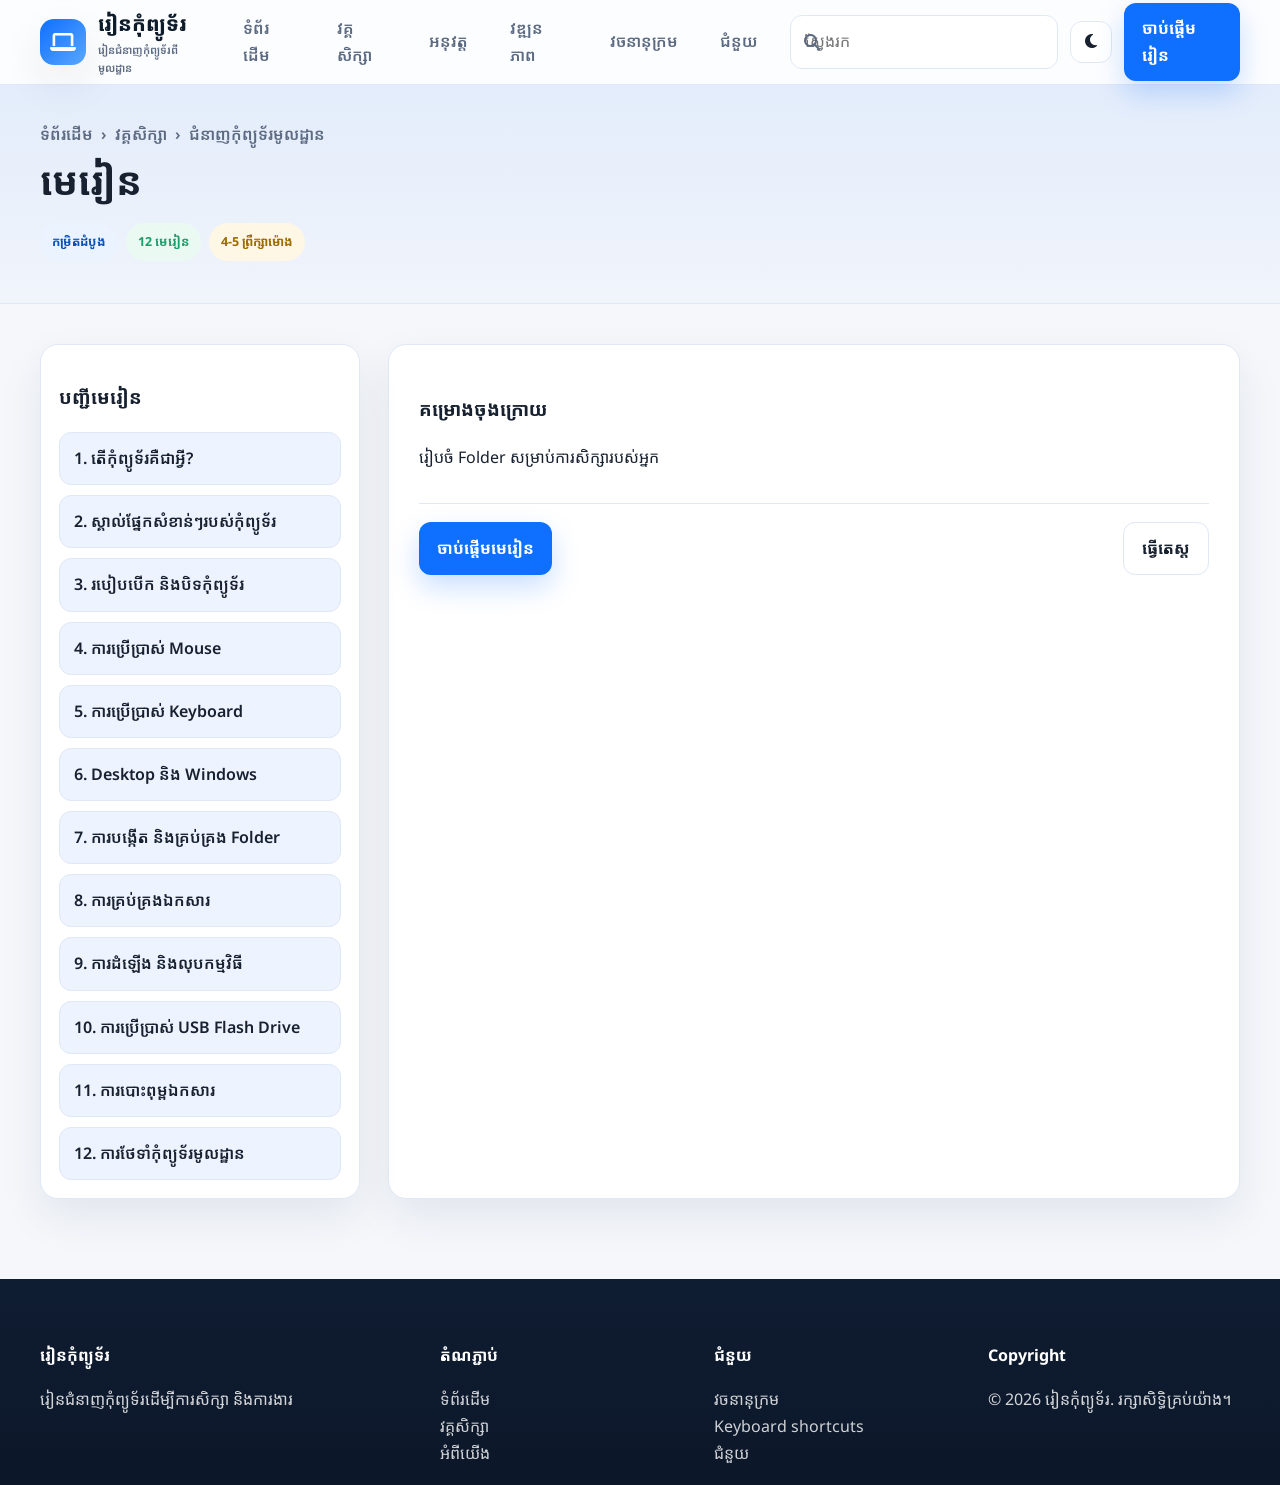
==== course.html @ 4320d8e9 "Initial commit" ====
<!DOCTYPE html>
<html lang="km">
  <head>
    <meta charset="UTF-8" />
    <meta name="viewport" content="width=device-width, initial-scale=1.0" />
    <title>វគ្គសិក្សា | រៀនកុំព្យូទ័រ</title>
    <link rel="preconnect" href="https://fonts.googleapis.com" />
    <link rel="preconnect" href="https://fonts.gstatic.com" crossorigin />
    <link href="https://fonts.googleapis.com/css2?family=Noto+Sans+Khmer:wght@400;500;600;700;800&display=swap" rel="stylesheet" />
    <link rel="stylesheet" href="https://cdnjs.cloudflare.com/ajax/libs/font-awesome/6.5.0/css/all.min.css" />
    <link rel="stylesheet" href="css/style.css" />
    <link rel="stylesheet" href="css/components.css" />
    <link rel="stylesheet" href="css/responsive.css" />
  </head>
  <body data-page="course">
    <header class="topbar">
      <div class="container navbar">
        <a href="index.html" class="brand" aria-label="រៀនកុំព្យូទ័រ"><span class="brand-mark"><i class="fa-solid fa-laptop"></i></span><span class="brand-text">រៀនកុំព្យូទ័រ<small>រៀនជំនាញកុំព្យូទ័រពីមូលដ្ឋាន</small></span></a>
        <nav class="nav-panel" aria-label="Main navigation">
          <div class="nav-links">
            <a href="index.html" data-nav="home">ទំព័រដើម</a>
            <a href="courses.html" data-nav="courses">វគ្គសិក្សា</a>
            <a href="practice.html" data-nav="practice">អនុវត្ត</a>
            <a href="progress.html" data-nav="progress">វឌ្ឍនភាព</a>
            <a href="glossary.html" data-nav="glossary">វចនានុក្រម</a>
            <a href="help.html" data-nav="help">ជំនួយ</a>
          </div>
        </nav>
        <div class="nav-actions">
          <div class="search-wrap"><i class="fa-solid fa-search"></i><input id="globalSearch" type="text" placeholder="ស្វែងរក" aria-label="Search" /><div id="searchResults" class="search-results"></div></div>
          <button id="themeToggle" class="icon-btn" aria-label="Toggle dark mode"><i class="fa-solid fa-moon"></i></button>
          <button class="mobile-menu-toggle icon-btn hidden" aria-label="Open menu" aria-expanded="false"><i class="fa-solid fa-bars"></i></button>
          <a href="courses.html" class="btn">ចាប់ផ្តើមរៀន</a>
        </div>
      </div>
    </header>

    <main>
      <div class="page-hero">
        <div class="container">
          <div class="breadcrumbs"><a href="index.html">ទំព័រដើម</a> <span>›</span> <a href="courses.html">វគ្គសិក្សា</a> <span>›</span> <span id="courseHeroTitle">មេរៀន</span></div>
          <h1 id="courseHeroTitle">មេរៀន</h1>
          <div id="courseMeta"></div>
        </div>
      </div>

      <section class="page-shell">
        <div class="container layout-two">
          <aside class="sidebar-panel">
            <h3>បញ្ជីមេរៀន</h3>
            <div id="courseLessonList" class="lesson-list"></div>
          </aside>
          <div id="courseProject" class="content-panel"></div>
        </div>
      </section>
    </main>

    <footer class="footer">
      <div class="container footer-grid">
        <div><h4>រៀនកុំព្យូទ័រ</h4><p>រៀនជំនាញកុំព្យូទ័រដើម្បីការសិក្សា និងការងារ</p></div>
        <div><h4>តំណភ្ជាប់</h4><ul class="list-plain"><li><a href="index.html">ទំព័រដើម</a></li><li><a href="courses.html">វគ្គសិក្សា</a></li><li><a href="about.html">អំពីយើង</a></li></ul></div>
        <div><h4>ជំនួយ</h4><ul class="list-plain"><li><a href="glossary.html">វចនានុក្រម</a></li><li><a href="shortcuts.html">Keyboard shortcuts</a></li><li><a href="help.html">ជំនួយ</a></li></ul></div>
        <div><h4>Copyright</h4><p>© 2026 រៀនកុំព្យូទ័រ. រក្សាសិទ្ធិគ្រប់យ៉ាង។</p></div>
      </div>
    </footer>

    <script src="js/data.js"></script>
    <script src="js/navigation.js"></script>
    <script src="js/app.js"></script>
  </body>
</html>
---- css/style.css ----
:root {
  --primary: #0f6fff;
  --primary-dark: #0b52b8;
  --primary-soft: #eaf3ff;
  --secondary: #0d1b2a;
  --bg: #f5f7fb;
  --surface: #ffffff;
  --surface-alt: #edf3ff;
  --text: #18212f;
  --muted: #5d6b82;
  --border: #dfe8f5;
  --success: #1f9d6a;
  --success-soft: #eafaf3;
  --warning: #f3a723;
  --warning-soft: #fff7e5;
  --danger: #dc4d4d;
  --danger-soft: #fdecec;
  --shadow: 0 18px 44px rgba(15, 38, 80, 0.08);
  --radius: 18px;
  --radius-sm: 12px;
  --header-h: 84px;
}

body.dark-mode {
  --bg: #0f172a;
  --surface: #111b2c;
  --surface-alt: #172338;
  --text: #e5edf7;
  --muted: #9fb3c8;
  --border: #23334d;
  --primary-soft: rgba(79, 140, 255, 0.18);
  --success-soft: rgba(31, 157, 106, 0.12);
  --warning-soft: rgba(243, 167, 35, 0.12);
  --danger-soft: rgba(220, 77, 77, 0.12);
  --shadow: 0 20px 50px rgba(2, 8, 18, 0.45);
}

* { box-sizing: border-box; }
html { scroll-behavior: smooth; }
body {
  margin: 0;
  font-family: "Noto Sans Khmer", "Segoe UI", sans-serif;
  color: var(--text);
  background: var(--bg);
  line-height: 1.7;
}

a { color: inherit; text-decoration: none; }
img { max-width: 100%; display: block; }
button, input, select, textarea { font: inherit; }
.container { width: min(1200px, calc(100% - 32px)); margin: 0 auto; }
.section { padding: 92px 0; }
.section-sm { padding: 56px 0; }
.section-title {
  font-size: clamp(1.8rem, 2vw + 1rem, 3rem);
  margin: 0 0 12px;
  color: var(--secondary);
}
.section-subtitle {
  margin: 0 auto 32px;
  max-width: 720px;
  color: var(--muted);
  text-align: center;
  font-size: 1.02rem;
}

.topbar { background: rgba(255,255,255,0.7); backdrop-filter: blur(10px); border-bottom: 1px solid var(--border); position: sticky; top: 0; z-index: 100; }
body.dark-mode .topbar { background: rgba(17,27,44,0.8); }
.navbar {
  min-height: var(--header-h); display: flex; align-items: center; justify-content: space-between; gap: 20px;
}
.brand {
  display: inline-flex; align-items: center; gap: 12px; font-weight: 800; font-size: 1.25rem; color: var(--secondary);
}
.brand-mark {
  width: 46px; height: 46px; border-radius: 14px; background: linear-gradient(135deg, var(--primary), #59a7ff);
  display: grid; place-items: center; color: white; font-size: 1.3rem; box-shadow: var(--shadow);
}
.brand-text small { display: block; font-size: .68rem; color: var(--muted); font-weight: 600; }
.nav-links { display: flex; align-items: center; gap: 18px; }
.nav-links a {
  color: var(--muted); font-weight: 600; padding: 10px 12px; border-radius: 10px; transition: 0.2s ease;
}
.nav-links a:hover, .nav-links a.active { background: var(--primary-soft); color: var(--primary-dark); }
.nav-actions { display: flex; align-items: center; gap: 12px; }
.search-wrap { position: relative; }
.search-wrap input {
  width: min(280px, 42vw); background: var(--surface); border: 1px solid var(--border); border-radius: 12px; padding: 12px 14px 12px 42px;
  color: var(--text); outline: none;
}
.search-wrap .fa-search { position: absolute; left: 14px; top: 50%; transform: translateY(-50%); color: var(--muted); }
.search-results {
  position: absolute; top: calc(100% + 8px); right: 0; width: min(360px, 60vw); background: var(--surface); border: 1px solid var(--border); border-radius: 14px; box-shadow: var(--shadow); padding: 8px; display: none; z-index: 60;
}
.search-results.visible { display: block; }
.search-results a { display: block; padding: 10px 12px; border-radius: 10px; color: var(--text); }
.search-results a:hover { background: var(--primary-soft); }

.btn {
  display: inline-flex; align-items: center; justify-content: center; gap: 8px; border: 0; background: var(--primary); color: white; padding: 12px 18px; border-radius: 12px; font-weight: 700; cursor: pointer; transition: 0.2s ease; box-shadow: 0 12px 28px rgba(15, 111, 255, 0.22);
}
.btn:hover { transform: translateY(-1px); }
.btn-secondary { background: var(--surface); color: var(--text); border: 1px solid var(--border); box-shadow: none; }
.btn-success { background: var(--success); box-shadow: none; }
.btn-warning { background: var(--warning); color: #1e1a17; box-shadow: none; }
.btn-outline { background: transparent; border: 1px solid var(--border); color: var(--text); box-shadow: none; }
.icon-btn {
  width: 42px; height: 42px; border-radius: 12px; border: 1px solid var(--border); background: var(--surface); cursor: pointer; color: var(--text);
}

.hero {
  background: linear-gradient(135deg, #f4f9ff 0%, #edf3ff 48%, #f9fbff 100%); padding: 72px 0 40px; position: relative; overflow: hidden;
}
body.dark-mode .hero { background: linear-gradient(135deg, #0d172a 0%, #101d33 42%, #11213d 100%); }
.hero::before, .hero::after { content: ""; position: absolute; border-radius: 50%; background: rgba(79, 140, 255, 0.08); }
.hero::before { width: 420px; height: 420px; right: -80px; top: -100px; }
.hero::after { width: 300px; height: 300px; left: -60px; bottom: -100px; }
.hero-grid { display: grid; grid-template-columns: 1.1fr 0.9fr; gap: 30px; align-items: center; position: relative; z-index: 1; }
.kicker { display: inline-block; padding: 8px 12px; background: var(--primary-soft); color: var(--primary-dark); border-radius: 999px; font-weight: 700; margin-bottom: 22px; }
.hero h1 { font-size: clamp(2.4rem, 3.3vw, 4.3rem); margin: 0 0 22px; line-height: 1.15; }
.hero p { font-size: 1.08rem; color: var(--muted); max-width: 640px; }
.hero-actions { display: flex; flex-wrap: wrap; gap: 16px; margin-top: 28px; }
.hero-card {
  background: rgba(255,255,255,0.42); border: 1px solid var(--border); border-radius: 24px; padding: 24px; backdrop-filter: blur(10px); box-shadow: var(--shadow);
}
body.dark-mode .hero-card { background: rgba(17,27,44,0.7); }
.hero-visual {
  position: relative; padding: 26px; min-height: 460px; display: flex; align-items: center; justify-content: center;
}
.hero-image {
  width: min(100%, 560px);
  height: auto;
  border-radius: 28px;
  box-shadow: var(--shadow);
}
.illustration {
  width: min(100%, 480px); min-height: 340px; background: linear-gradient(180deg, #f1f7ff 0%, #dfeeff 100%); border-radius: 28px; position: relative; border: 1px solid rgba(15,111,255,0.1); box-shadow: var(--shadow); overflow: hidden;
}
body.dark-mode .illustration { background: linear-gradient(180deg, #111f35 0%, #0f1a2f 100%); }
.monitor { position: absolute; left: 50%; top: 24%; transform: translateX(-50%); width: 70%; height: 54%; border-radius: 16px; background: linear-gradient(180deg, #101523, #213454); border: 8px solid #dfe8f5; box-shadow: 0 12px 28px rgba(15, 38, 80, 0.18); }
body.dark-mode .monitor { border-color: #2e425d; }
.monitor::before { content: ""; position: absolute; inset: 12px; border-radius: 8px; background: linear-gradient(135deg, #f0f5ff, #dfeeff); }
.monitor::after { content: "Word Excel PowerPoint"; position: absolute; inset: 18px 24px auto 24px; display: flex; align-items: center; justify-content: center; font-weight: 700; color: var(--primary-dark);}
.stand { position: absolute; left: 50%; bottom: 18%; transform: translateX(-50%); width: 12%; height: 18%; background: linear-gradient(180deg, #e3ebf8, #c7d8ef); border-radius: 10px; }
.base { position: absolute; left: 50%; bottom: 10%; transform: translateX(-50%); width: 36%; height: 14%; background: #bccfe8; border-radius: 18px; }
.badge { position: absolute; display: inline-flex; align-items: center; gap: 8px; padding: 12px 16px; font-weight: 700; border-radius: 12px; background: rgba(255,255,255,0.9); border: 1px solid rgba(15,111,255,0.15); box-shadow: var(--shadow); }
.badge-1 { left: 10%; top: 16%; }
.badge-2 { right: 8%; bottom: 16%; }
.badge-3 { left: 14%; bottom: 26%; }

.grid-3, .grid-4, .grid-5 { display: grid; gap: 22px; }
.grid-3 { grid-template-columns: repeat(3, minmax(0, 1fr)); }
.grid-4 { grid-template-columns: repeat(4, minmax(0, 1fr)); }
.grid-5 { grid-template-columns: repeat(5, minmax(0, 1fr)); }
.card { background: var(--surface); border: 1px solid var(--border); border-radius: var(--radius); box-shadow: var(--shadow); overflow: hidden; }
.card-body { padding: 22px; }
.icon-box {
  width: 58px; height: 58px; border-radius: 16px; display: grid; place-items: center; font-size: 1.5rem; color: var(--primary-dark); background: var(--primary-soft); margin-bottom: 16px;
}
.course-card { position: relative; }
.course-card .card-body { padding: 24px; }
.meta-row { display: flex; flex-wrap: wrap; gap: 8px; margin: 18px 0 12px; }
.meta-pill { display: inline-flex; padding: 6px 10px; border-radius: 999px; background: var(--surface-alt); color: var(--muted); font-size: .78rem; font-weight: 700; }
.progress-bar { height: 10px; background: var(--surface-alt); border-radius: 999px; overflow: hidden; margin-top: 12px; }
.progress-fill { height: 100%; border-radius: inherit; background: linear-gradient(90deg, var(--primary), #68b1ff); }

.how-grid { display: grid; grid-template-columns: repeat(5, minmax(0, 1fr)); gap: 20px; }
.step-card { padding: 20px; border-radius: var(--radius); background: var(--surface); border: 1px solid var(--border); box-shadow: var(--shadow); }
.step-no { width: 46px; height: 46px; border-radius: 14px; display: grid; place-items: center; background: linear-gradient(135deg, var(--primary-soft), #dfeeff); color: var(--primary-dark); font-weight: 800; }
.step-icon { color: var(--primary); font-size: 1.5rem; margin-top: 16px; }
.stats-row { display: grid; grid-template-columns: repeat(4, minmax(0, 1fr)); gap: 22px; }
.stat-box { background: var(--surface); border: 1px solid var(--border); border-radius: 22px; box-shadow: var(--shadow); text-align: center; padding: 26px 18px; }
.stat-box strong { display: block; font-size: clamp(1.8rem, 2vw, 2.4rem); margin-bottom: 10px; }

.page-hero {
  padding: 36px 0 24px; background: linear-gradient(180deg, rgba(15,111,255,0.08), rgba(15,111,255,0.02)); border-bottom: 1px solid var(--border);
}
.page-hero h1 { margin: 0 0 10px; font-size: clamp(2rem, 3vw, 2.8rem); }
.breadcrumbs { display: flex; gap: 8px; flex-wrap: wrap; color: var(--muted); font-weight: 600; align-items: center; }

.layout-two { display: grid; grid-template-columns: 320px minmax(0, 1fr); gap: 28px; }
.sidebar-panel {
  background: var(--surface); border: 1px solid var(--border); border-radius: var(--radius); padding: 18px; box-shadow: var(--shadow); position: sticky; top: 110px; align-self: start;
}
.lesson-list { margin-top: 16px; display: grid; gap: 10px; }
.lesson-item {
  display: block; padding: 12px 14px; border-radius: 12px; border: 1px solid var(--border); background: var(--surface-alt); color: var(--text); font-weight: 600; transition: 0.2s ease;
}
.lesson-item:hover, .lesson-item.active { background: var(--primary-soft); border-color: rgba(15,111,255,0.2); color: var(--primary-dark); }
.lesson-item.completed { border-color: rgba(31,157,106,0.25); background: var(--success-soft); }
.lesson-item.locked { opacity: 0.7; }

.content-panel {
  background: var(--surface); border: 1px solid var(--border); border-radius: var(--radius); padding: 30px; box-shadow: var(--shadow);
}
.lesson-header { margin-bottom: 22px; }
.lesson-header h2 { margin: 8px 0 10px; font-size: clamp(1.8rem, 2vw, 2.6rem); }
.lesson-section { margin-top: 26px; }
.lesson-section h3 { font-size: 1.2rem; margin-bottom: 12px; }
.lesson-section p, .lesson-section li { color: var(--text); }
.lesson-steps { margin: 0; padding-left: 20px; }
.lesson-steps li { margin-bottom: 10px; }
.callout {
  border-left: 4px solid var(--primary); padding: 16px 18px; border-radius: 12px; background: var(--primary-soft); margin: 16px 0;
}
.checklist, .tips, .mistakes, .exercise-list { margin: 0; padding-left: 20px; }
.quiz-box, .practice-box, .achievement-box { background: var(--surface-alt); border: 1px solid var(--border); border-radius: var(--radius); padding: 20px; }

.lesson-actions { display: flex; justify-content: space-between; gap: 16px; margin-top: 32px; padding-top: 18px; border-top: 1px solid var(--border); }

.course-grid { display: grid; grid-template-columns: repeat(3, minmax(0, 1fr)); gap: 22px; }
.course-card .course-cover { height: 180px; background: linear-gradient(135deg, #dfeeff, #f5faff); display: grid; place-items: center; font-size: 3.2rem; color: var(--primary-dark); }
body.dark-mode .course-card .course-cover { background: linear-gradient(135deg, #162742, #0e1d34); }
.course-card .meta-row { margin-top: 14px; }

.filter-bar { display: flex; flex-wrap: wrap; gap: 12px; margin-bottom: 20px; }
.filter-pill {
  padding: 10px 14px; border-radius: 999px; border: 1px solid var(--border); background: var(--surface); cursor: pointer; font-weight: 700; color: var(--muted);
}
.filter-pill.active { background: var(--primary); color: white; border-color: transparent; }

.page-shell { padding: 40px 0 80px; }
.empty-state { text-align: center; padding: 36px 18px; border: 1px dashed var(--border); border-radius: var(--radius); background: var(--surface-alt); color: var(--muted); }

.progress-overview { display: grid; grid-template-columns: repeat(4, minmax(0, 1fr)); gap: 20px; }
.progress-card {
  background: var(--surface); border: 1px solid var(--border); border-radius: var(--radius); box-shadow: var(--shadow); padding: 22px; text-align: center;
}
.progress-card strong { display: block; font-size: 2rem; }
.progress-summary { margin-top: 30px; }
.achievement-grid { display: grid; grid-template-columns: repeat(3, minmax(0, 1fr)); gap: 20px; }
.achievement-item { border: 1px solid var(--border); border-radius: var(--radius); background: var(--surface); padding: 18px; }
.achievement-item.unlocked { border-color: rgba(31,157,106,0.3); background: var(--success-soft); }

.quiz-card { background: var(--surface); border: 1px solid var(--border); border-radius: 22px; box-shadow: var(--shadow); padding: 30px; max-width: 820px; margin: 0 auto; }
.quiz-progress { margin-bottom: 24px; }
.option-list { display: grid; gap: 12px; margin-top: 18px; }
.option-item { display: flex; align-items: center; gap: 12px; border: 1px solid var(--border); border-radius: 12px; background: var(--surface-alt); padding: 14px 16px; cursor: pointer; }
.option-item.selected { border-color: var(--primary); background: var(--primary-soft); }
.option-item.correct { border-color: var(--success); background: var(--success-soft); }
.option-item.incorrect { border-color: var(--danger); background: var(--danger-soft); }

.practice-panel { background: var(--surface); border: 1px solid var(--border); border-radius: var(--radius); box-shadow: var(--shadow); padding: 28px; }
.practice-grid { display: grid; grid-template-columns: repeat(2, minmax(0, 1fr)); gap: 22px; }
.practice-card { border: 1px solid var(--border); border-radius: 16px; background: var(--surface-alt); padding: 18px; }
.keyboard-demo { display: flex; flex-direction: column; align-items: center; gap: 14px; margin-top: 20px; }
.keyboard-row { display: flex; gap: 8px; flex-wrap: wrap; justify-content: center; }
.key { min-width: 40px; height: 40px; border-radius: 10px; background: white; border: 1px solid var(--border); display: grid; place-items: center; font-weight: 700; }
.key.active { background: var(--primary); color: white; }
.mini-form { display: flex; gap: 12px; align-items: center; flex-wrap: wrap; }
textarea, input[type="text"], select {
  width: 100%; border: 1px solid var(--border); border-radius: 12px; background: var(--surface); color: var(--text); padding: 12px 14px; outline: none;
}
textarea { min-height: 110px; resize: vertical; }

.footer { background: linear-gradient(180deg, #0f1d32 0%, #0c1729 100%); color: rgba(255,255,255,0.82); padding: 42px 0 18px; }
.footer-grid { display: grid; grid-template-columns: 1.5fr 1fr 1fr 1fr; gap: 22px; }
.footer a { color: rgba(255,255,255,0.8); }
.footer h4 { color: white; margin-bottom: 16px; }
.footer small { color: rgba(255,255,255,0.7); }

.hidden { display:none !important; }

.alert { border-radius: 12px; padding: 12px 16px; margin-top: 14px; }
.alert-success { background: var(--success-soft); color: var(--success); border: 1px solid rgba(31,157,106,0.2); }
.alert-error { background: var(--danger-soft); color: var(--danger); border: 1px solid rgba(220,77,77,0.2); }
.alert-warning { background: var(--warning-soft); color: #9c6c00; border: 1px solid rgba(243,167,35,0.2); }

@media (prefers-reduced-motion: reduce) { * { scroll-behavior: auto; } }
---- css/components.css ----
.btn, .btn-secondary, .btn-success, .btn-warning, .btn-outline, .icon-btn {
  transition: transform .2s ease, box-shadow .2s ease, opacity .2s ease;
}

.course-card:hover, .step-card:hover, .card:hover { transform: translateY(-2px); }
[type="button"], button { border: none; }

.mini-stat {
  display: flex; align-items: center; justify-content: space-between;
  gap: 12px;
  background: var(--surface-alt);
  border: 1px solid var(--border);
  border-radius: 12px;
  padding: 10px 12px;
  font-weight: 700;
  color: var(--muted);
}

.label {
  display: inline-flex;
  align-items: center;
  gap: 8px;
  border-radius: 999px;
  padding: 8px 12px;
  font-weight: 700;
  font-size: .78rem;
  background: var(--primary-soft);
  color: var(--primary-dark);
}

.label.success { background: var(--success-soft); color: var(--success); }
.label.warning { background: var(--warning-soft); color: #9c6c00; }
.label.danger { background: var(--danger-soft); color: var(--danger); }

.panel-head {
  display: flex; justify-content: space-between; align-items: center; gap: 16px;
  margin-bottom: 18px;
}

.list-plain { list-style: none; padding: 0; margin: 0; }

.inline-tags { display: flex; flex-wrap: wrap; gap: 8px; }
---- css/responsive.css ----
/* Shared mobile/tablet layout safeguards */
@media (max-width: 1100px) {
  .grid-4 { grid-template-columns: repeat(2, minmax(0, 1fr)); }
  .grid-5 { grid-template-columns: repeat(3, minmax(0, 1fr)); }
  .hero-visual { min-height: 400px; }
  .layout-two > * { min-width: 0; }
}

@media (max-width: 1100px) {
  .how-grid { grid-template-columns: repeat(3, minmax(0,1fr)); }
  .course-grid { grid-template-columns: repeat(2, minmax(0,1fr)); }
  .stats-row { grid-template-columns: repeat(2, minmax(0,1fr)); }
  .layout-two { grid-template-columns: 1fr; }
  .sidebar-panel { position: static; }
  .footer-grid { grid-template-columns: repeat(2, minmax(0,1fr)); }
}

@media (max-width: 840px) {
  .navbar { gap: 12px; }
  .brand { min-width: 0; }
  .brand-text { white-space: nowrap; overflow: hidden; text-overflow: ellipsis; }
  .nav-actions { margin-left: auto; }
  .nav-actions > .btn { display: none; }
  .nav-links { display: none; }
  .mobile-menu-toggle { display: inline-flex !important; }
  .navbar { position: relative; }
  .nav-panel {
    position: absolute; left: 0; right: 0; top: calc(100% + 10px); background: var(--surface); border: 1px solid var(--border); border-radius: 16px; box-shadow: var(--shadow); padding: 18px; display: none;
    z-index: 110;
  }
  .nav-panel.open { display: block; }
  .nav-panel .nav-links { display: grid; gap: 8px; }
  .nav-panel .nav-links a { display: block; }
  .hero-grid { grid-template-columns: 1fr; }
  .grid-3 { grid-template-columns: 1fr; }
  .grid-4, .grid-5 { grid-template-columns: repeat(2, minmax(0, 1fr)); }
  .progress-overview { grid-template-columns: repeat(2, minmax(0, 1fr)); }
  .achievement-grid { grid-template-columns: 1fr; }
  .practice-grid { grid-template-columns: 1fr; }
  .content-panel, .practice-panel, .quiz-card { padding: 24px; }
  .table-wrap, .table-responsive { overflow-x: auto; max-width: 100%; }
  table { min-width: 620px; }
}

@media (max-width: 640px) {
  .container { width: min(100% - 24px, 1200px); }
  .navbar { min-height: 70px; }
  .brand-mark { width: 40px; height: 40px; border-radius: 12px; }
  .brand { font-size: 1rem; gap: 8px; }
  .brand-text small { display: none; }
  .nav-actions { gap: 8px; min-width: 0; flex: 1; justify-content: flex-end; }
  .search-wrap { flex: 1; min-width: 0; }
  .search-wrap input { width: 100%; min-width: 0; padding-left: 38px; }
  .search-results { left: 0; right: auto; width: min(360px, calc(100vw - 24px)); }
  .icon-btn { flex: 0 0 40px; width: 40px; height: 40px; }
  .hero { padding-top: 50px; }
  .hero h1 { font-size: clamp(2rem, 9vw, 3rem); }
  .hero p { font-size: 1rem; }
  .hero-visual { min-height: 300px; padding: 16px; }
  .illustration { min-height: 250px; }
  .badge { padding: 8px 10px; font-size: .78rem; }
  .badge-1 { left: 4%; top: 10%; }
  .badge-2 { right: 4%; bottom: 10%; }
  .badge-3 { left: 7%; bottom: 20%; }
  .hero-actions { flex-direction: column; align-items: stretch; }
  .btn { width: 100%; }
  .stats-row, .how-grid, .course-grid, .progress-overview, .footer-grid, .grid-4, .grid-5 { grid-template-columns: 1fr; }
  .lesson-actions { flex-direction: column-reverse; }
  .lesson-actions .btn { width: 100%; }
  .content-panel, .practice-panel, .quiz-card { padding: 18px; }
  .page-shell { padding: 28px 0 56px; }
  .page-hero { padding: 26px 0 18px; }
  .sidebar-panel { padding: 14px; }
  .lesson-list { max-height: 280px; overflow-y: auto; }
  .panel-head { align-items: flex-start; flex-direction: column; }
  .mini-form { align-items: stretch; }
  .mini-form > * { width: 100%; }
  .course-card .course-cover { height: 140px; }
  .section { padding: 72px 0; }
}
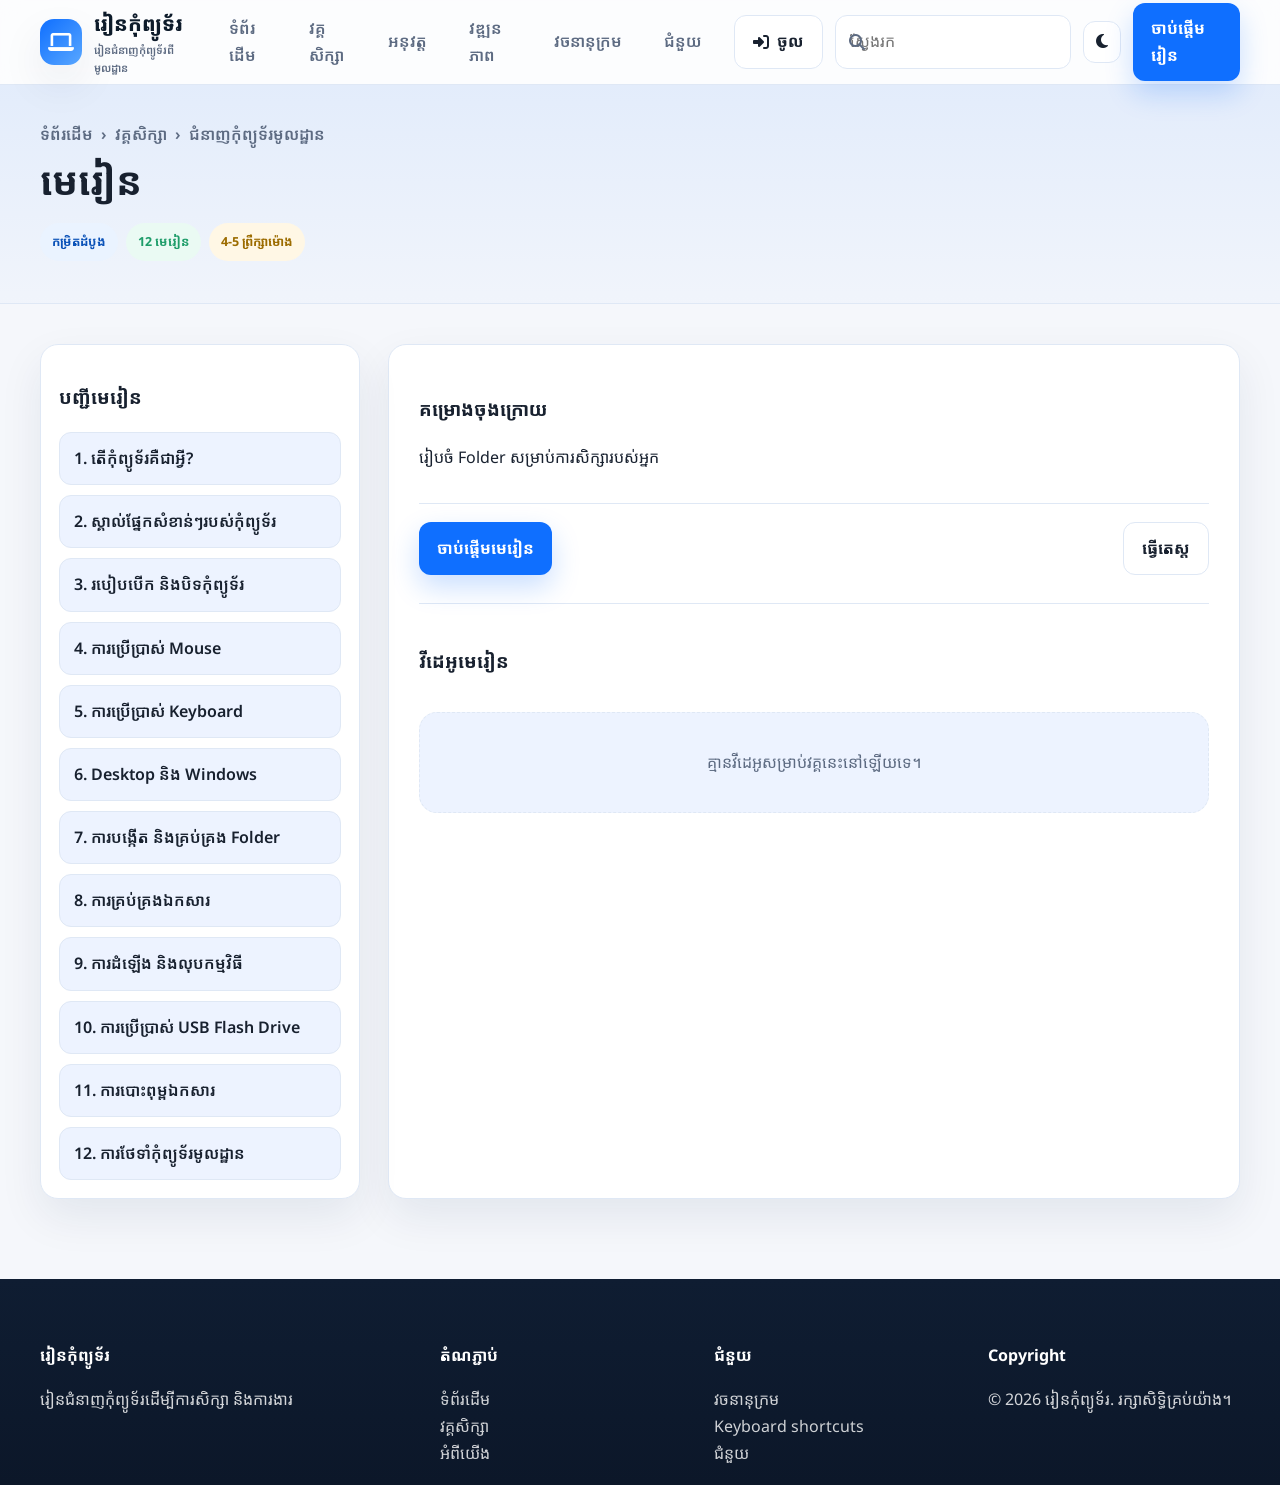
==== commit ace210d2: "Upload video for student" ====
--- a/course.html
+++ b/course.html
@@ -65,6 +65,7 @@
     </footer>
 
     <script src="js/data.js"></script>
+    <script src="js/supabase-client.js"></script>
     <script src="js/navigation.js"></script>
     <script src="js/app.js"></script>
   </body>
--- a/css/components.css
+++ b/css/components.css
@@ -40,3 +40,48 @@
 .list-plain { list-style: none; padding: 0; margin: 0; }
 
 .inline-tags { display: flex; flex-wrap: wrap; gap: 8px; }
+
+.account-menu { position: relative; }
+.account-button { display: inline-flex; align-items: center; gap: 8px; height: 42px; padding: 8px 12px; border: 1px solid var(--border); border-radius: 12px; background: var(--surface); color: var(--text); cursor: pointer; font-weight: 700; }
+.account-button i { color: var(--primary); font-size: 1.15rem; }
+.account-dropdown { display: none; position: absolute; top: calc(100% + 8px); right: 0; min-width: 210px; padding: 8px; border: 1px solid var(--border); border-radius: 14px; background: var(--surface); box-shadow: var(--shadow); z-index: 70; }
+.account-menu.open .account-dropdown { display: grid; }
+.account-dropdown a, .account-dropdown button { display: flex; align-items: center; gap: 9px; width: 100%; padding: 10px 12px; border-radius: 10px; background: transparent; color: var(--text); text-decoration: none; cursor: pointer; text-align: left; }
+.account-dropdown a:hover, .account-dropdown button:hover { background: var(--primary-soft); }
+.account-login { white-space: nowrap; }
+
+.auth-page { min-height: 100vh; display: grid; place-items: center; padding: 32px 16px; background: linear-gradient(135deg, #edf5ff, #f8fbff); }
+body.dark-mode .auth-page { background: linear-gradient(135deg, #0b1526, #101e34); }
+.auth-shell { width: min(100%, 480px); padding: 30px; border: 1px solid var(--border); border-radius: 24px; background: var(--surface); box-shadow: var(--shadow); }
+.auth-brand { display: inline-flex; align-items: center; gap: 10px; color: var(--text); font-weight: 800; margin-bottom: 22px; }
+.auth-tabs { display: grid; grid-template-columns: 1fr 1fr; padding: 5px; border-radius: 14px; background: var(--surface-alt); margin-bottom: 22px; }
+.auth-tab { padding: 11px; border-radius: 10px; background: transparent; color: var(--muted); cursor: pointer; font-weight: 800; }
+.auth-tab.active { background: var(--surface); color: var(--primary); box-shadow: 0 4px 12px rgba(15,38,80,.08); }
+.auth-form { display: grid; gap: 14px; }
+.auth-form h1 { margin: 2px 0 0; font-size: 1.8rem; }
+.auth-lead { color: var(--muted); margin: 0 0 8px; }
+.auth-form label, .admin-form label { display: grid; gap: 8px; font-weight: 700; }
+.auth-form input, .auth-form input[type="email"], .auth-form input[type="password"], .admin-form input, .admin-form input[type="email"], .admin-form input[type="url"], .admin-form input[type="file"], .admin-form select { width: 100%; border: 1px solid var(--border); border-radius: 12px; background: var(--surface); color: var(--text); padding: 12px 14px; }
+.auth-submit { width: 100%; margin-top: 4px; }
+.auth-message { min-height: 0; }
+.auth-back { text-align: center; margin: 20px 0 0; }
+
+.admin-page { min-height: calc(100vh - 76px); padding: 38px 0 70px; background: var(--surface-alt); }
+.admin-heading { display: flex; justify-content: space-between; align-items: center; margin-bottom: 20px; }
+.admin-heading h1 { margin: 10px 0 0; }
+.admin-grid { display: grid; grid-template-columns: minmax(0, 1.5fr) minmax(280px, .75fr); gap: 22px; margin-top: 22px; }
+.admin-form { display: grid; gap: 14px; }
+.admin-list { display: grid; gap: 8px; margin-top: 18px; }
+.admin-row, .usage-row { display: flex; justify-content: space-between; align-items: center; gap: 12px; padding: 12px; border: 1px solid var(--border); border-radius: 12px; background: var(--surface-alt); }
+.admin-row > div, .usage-row > div { display: grid; gap: 3px; }
+.admin-row small, .usage-row small { color: var(--muted); }
+.admin-delete { width: 36px; height: 36px; border-radius: 10px; background: var(--danger-soft); color: var(--danger); cursor: pointer; }
+.admin-users-head { margin-top: 28px; }
+.usage-row { justify-content: flex-start; }
+.usage-row > i { width: 34px; height: 34px; display: grid; place-items: center; border-radius: 10px; background: var(--primary-soft); color: var(--primary); }
+
+.course-videos { display: grid; gap: 16px; margin-top: 28px; padding-top: 22px; border-top: 1px solid var(--border); }
+.video-card { border: 1px solid var(--border); border-radius: 16px; overflow: hidden; background: var(--surface-alt); }
+.video-card h4 { margin: 0; padding: 14px 16px; }
+.video-frame { aspect-ratio: 16 / 9; background: #05080d; }
+.video-frame iframe, .video-frame video { width: 100%; height: 100%; border: 0; }
--- a/css/responsive.css
+++ b/css/responsive.css
@@ -20,7 +20,7 @@
   .brand { min-width: 0; }
   .brand-text { white-space: nowrap; overflow: hidden; text-overflow: ellipsis; }
   .nav-actions { margin-left: auto; }
-  .nav-actions > .btn { display: none; }
+  .nav-actions > a.btn:not(.account-login) { display: none; }
   .nav-links { display: none; }
   .mobile-menu-toggle { display: inline-flex !important; }
   .navbar { position: relative; }
@@ -48,9 +48,11 @@
   .brand-mark { width: 40px; height: 40px; border-radius: 12px; }
   .brand { font-size: 1rem; gap: 8px; }
   .brand-text small { display: none; }
-  .nav-actions { gap: 8px; min-width: 0; flex: 1; justify-content: flex-end; }
-  .search-wrap { flex: 1; min-width: 0; }
-  .search-wrap input { width: 100%; min-width: 0; padding-left: 38px; }
+  .nav-actions { gap: 6px; min-width: 0; flex: 0 1 auto; justify-content: flex-end; }
+  .search-wrap { flex: 0 0 40px; min-width: 40px; }
+  .search-wrap input { width: 40px; height: 40px; min-width: 40px; padding: 0; color: transparent; cursor: text; }
+  .search-wrap input::placeholder { color: transparent; }
+  .search-wrap .fa-search { left: 50%; }
   .search-results { left: 0; right: auto; width: min(360px, calc(100vw - 24px)); }
   .icon-btn { flex: 0 0 40px; width: 40px; height: 40px; }
   .hero { padding-top: 50px; }
@@ -74,7 +76,18 @@
   .lesson-list { max-height: 280px; overflow-y: auto; }
   .panel-head { align-items: flex-start; flex-direction: column; }
   .mini-form { align-items: stretch; }
+  .admin-grid { grid-template-columns: 1fr; }
+  .admin-heading { align-items: flex-start; }
+  .admin-heading .btn { width: auto; }
+  .account-button span { display: none; }
+  .account-button { padding: 8px 10px; }
+  .account-login { display: inline-flex !important; flex: 0 0 auto; width: auto; height: 40px; padding: 10px 12px; }
   .mini-form > * { width: 100%; }
   .course-card .course-cover { height: 140px; }
   .section { padding: 72px 0; }
 }
+
+@media (max-width: 420px) {
+  .brand { flex: 0 0 auto; font-size: .85rem; }
+  .brand-text { display: block; }
+}
